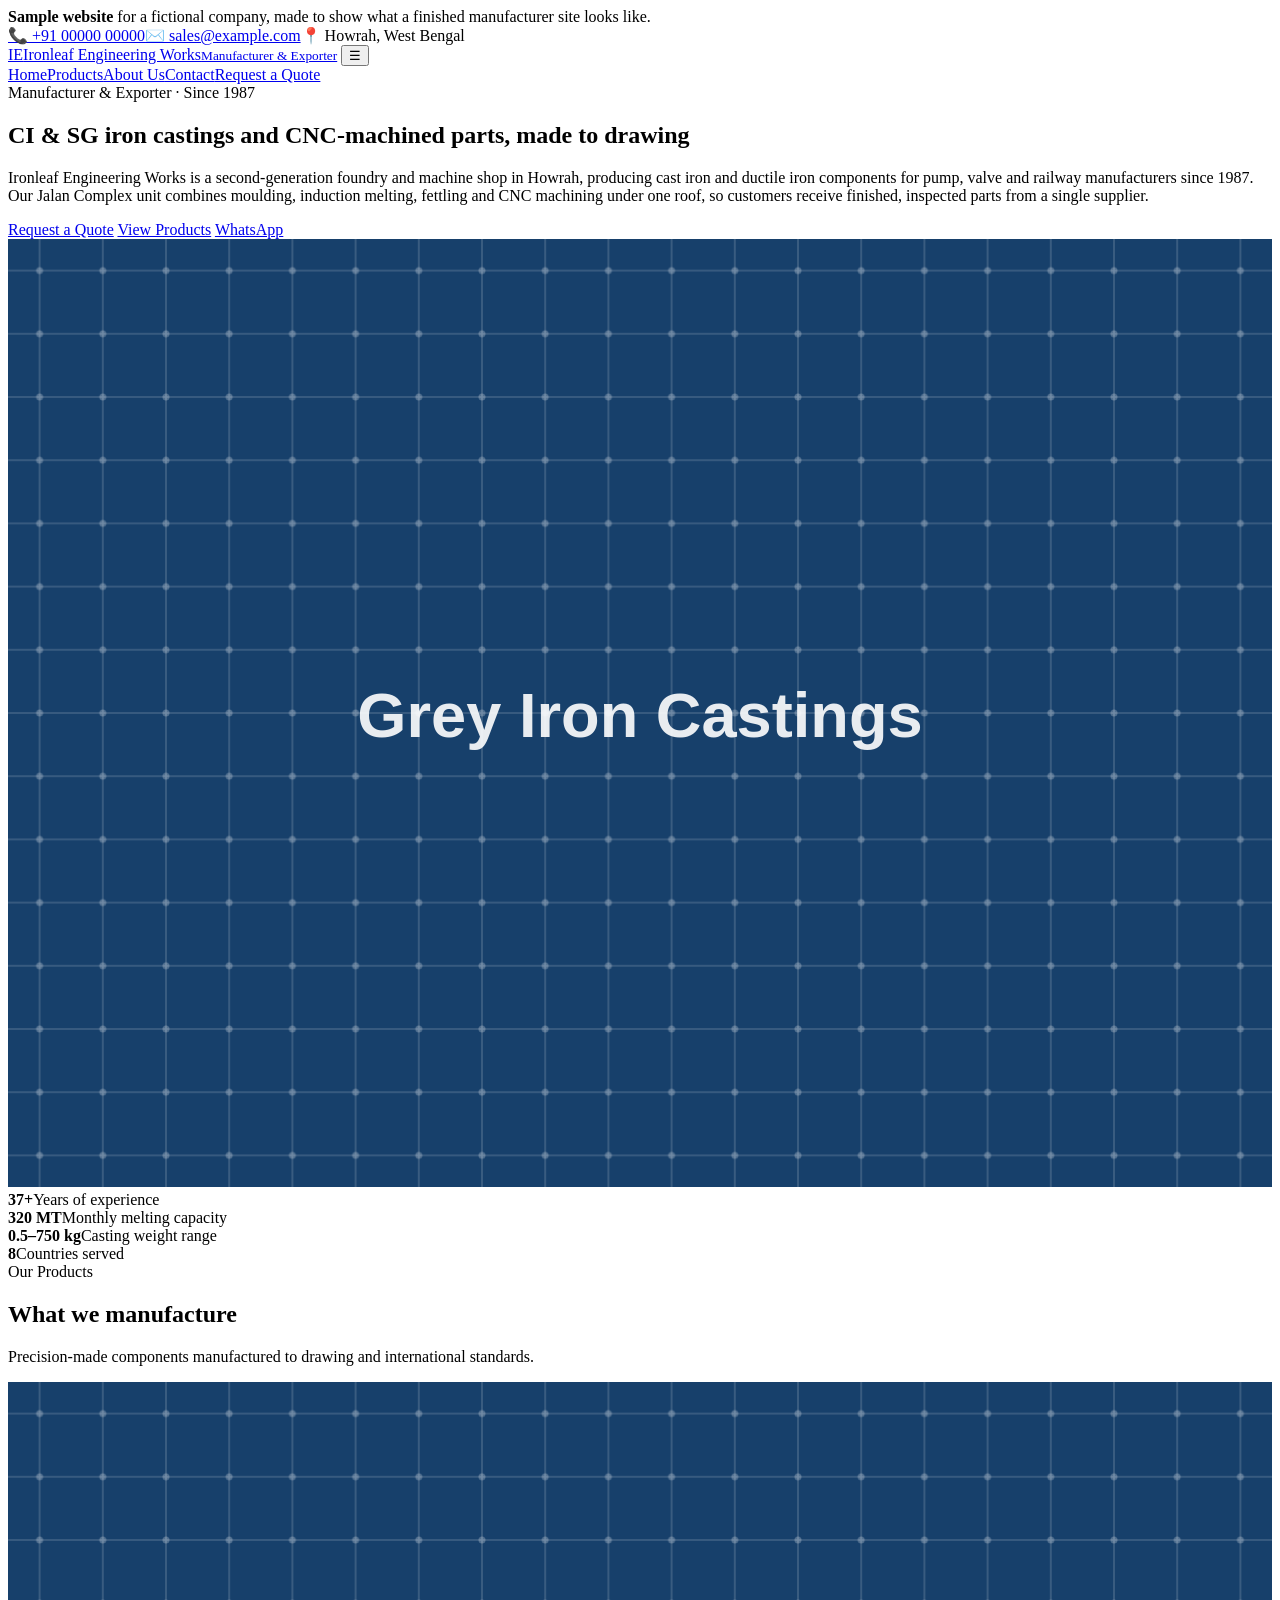
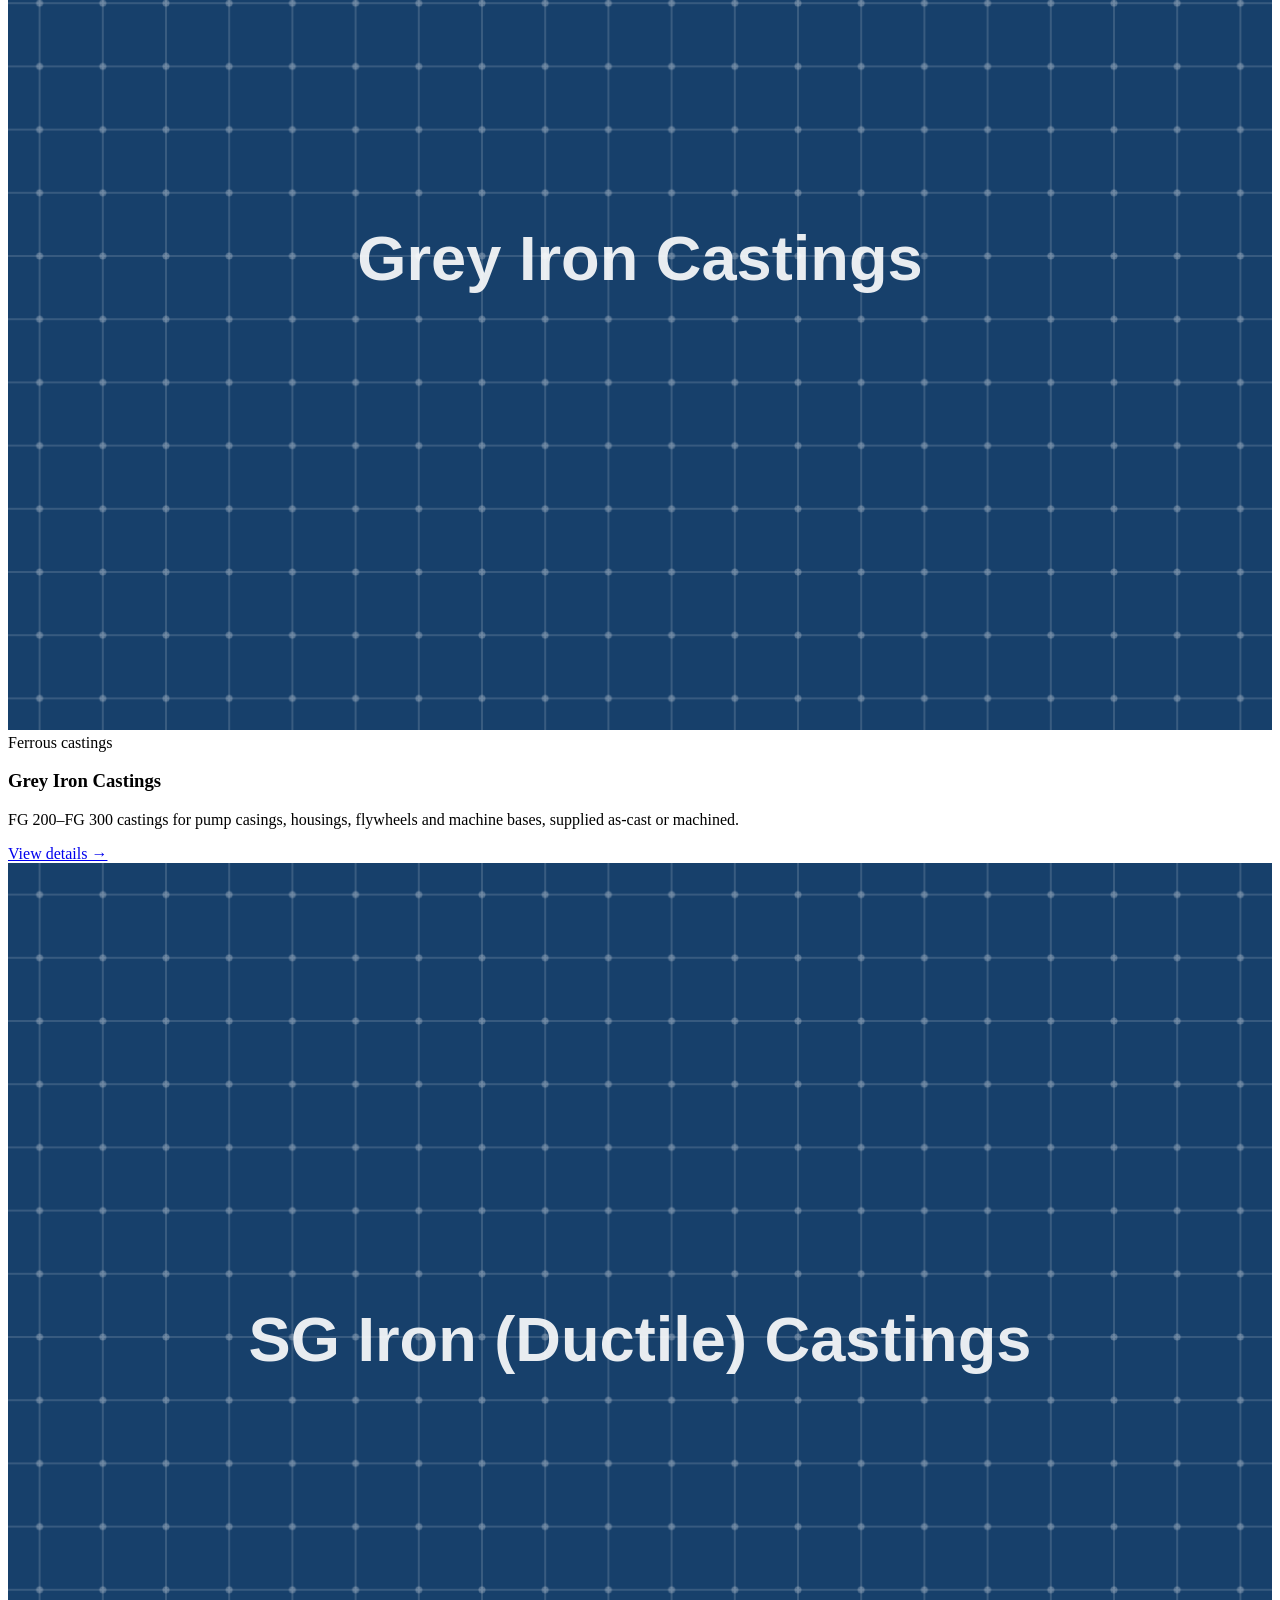
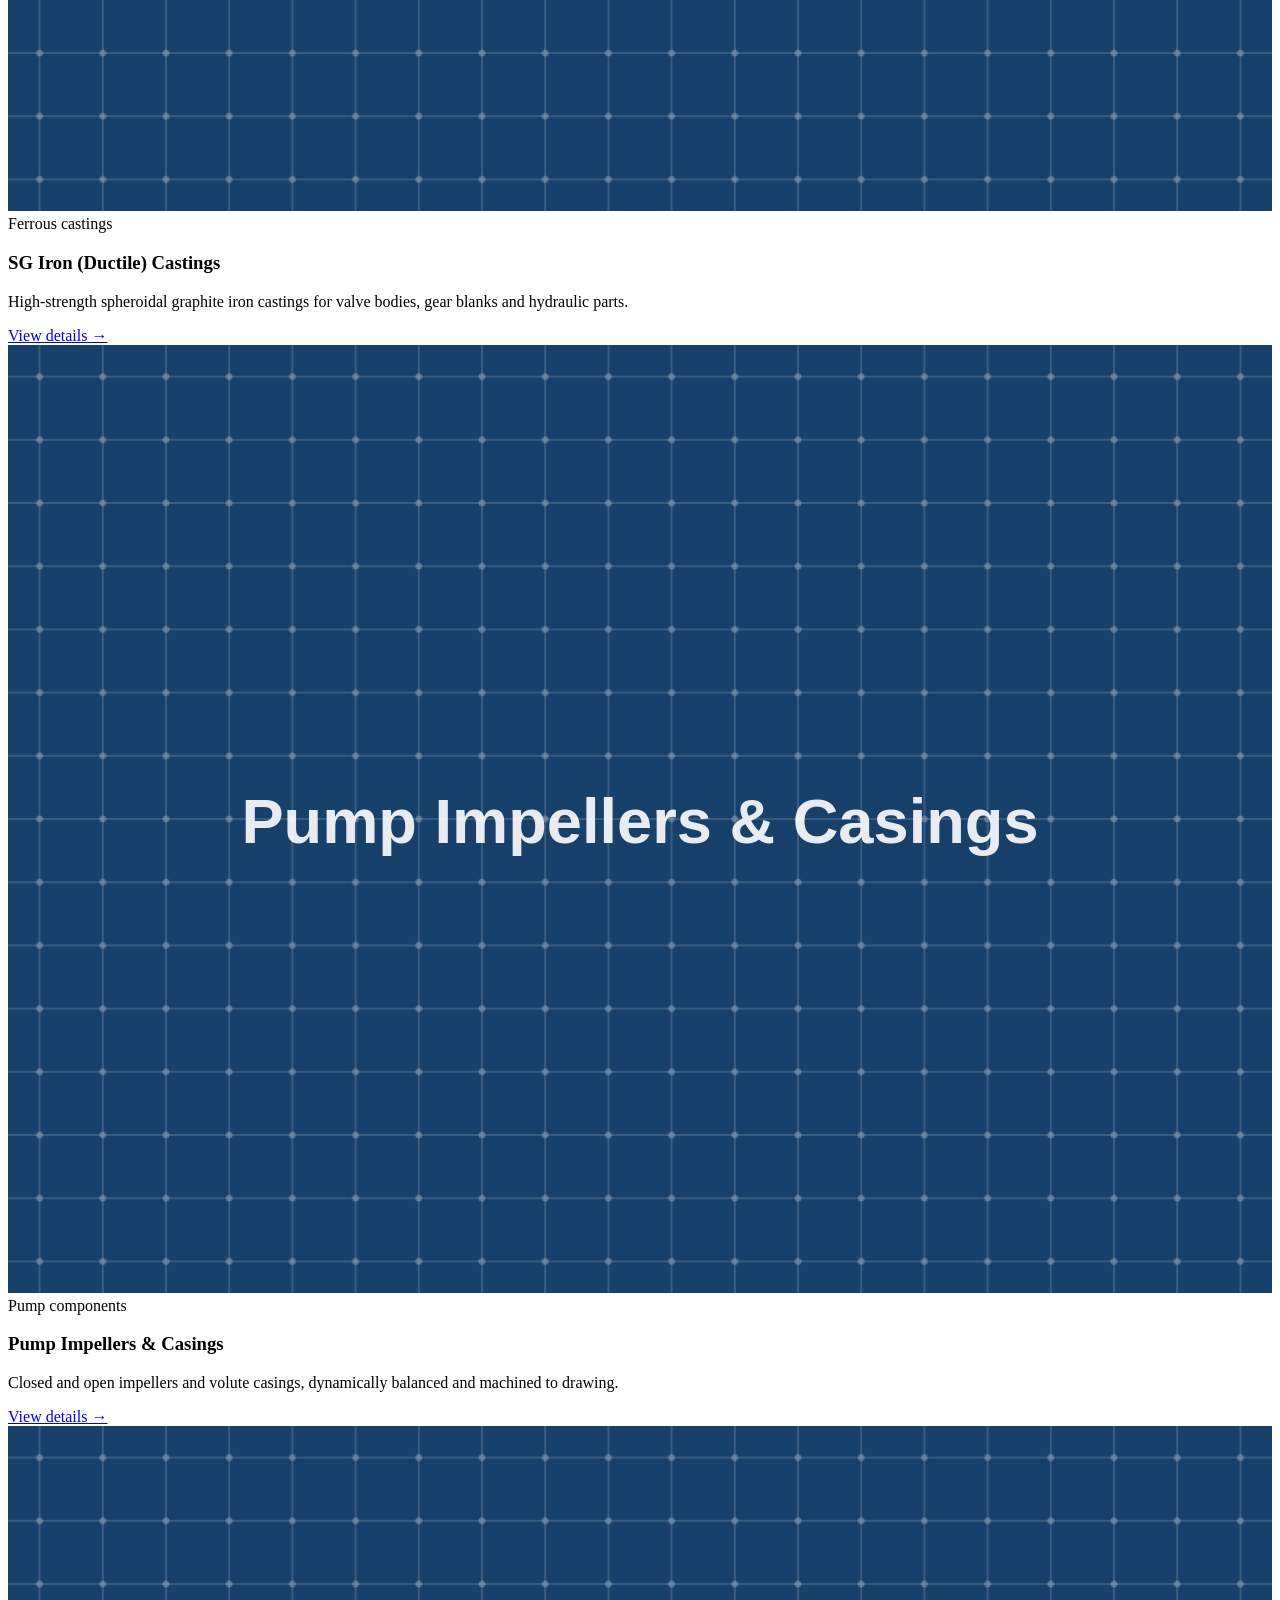
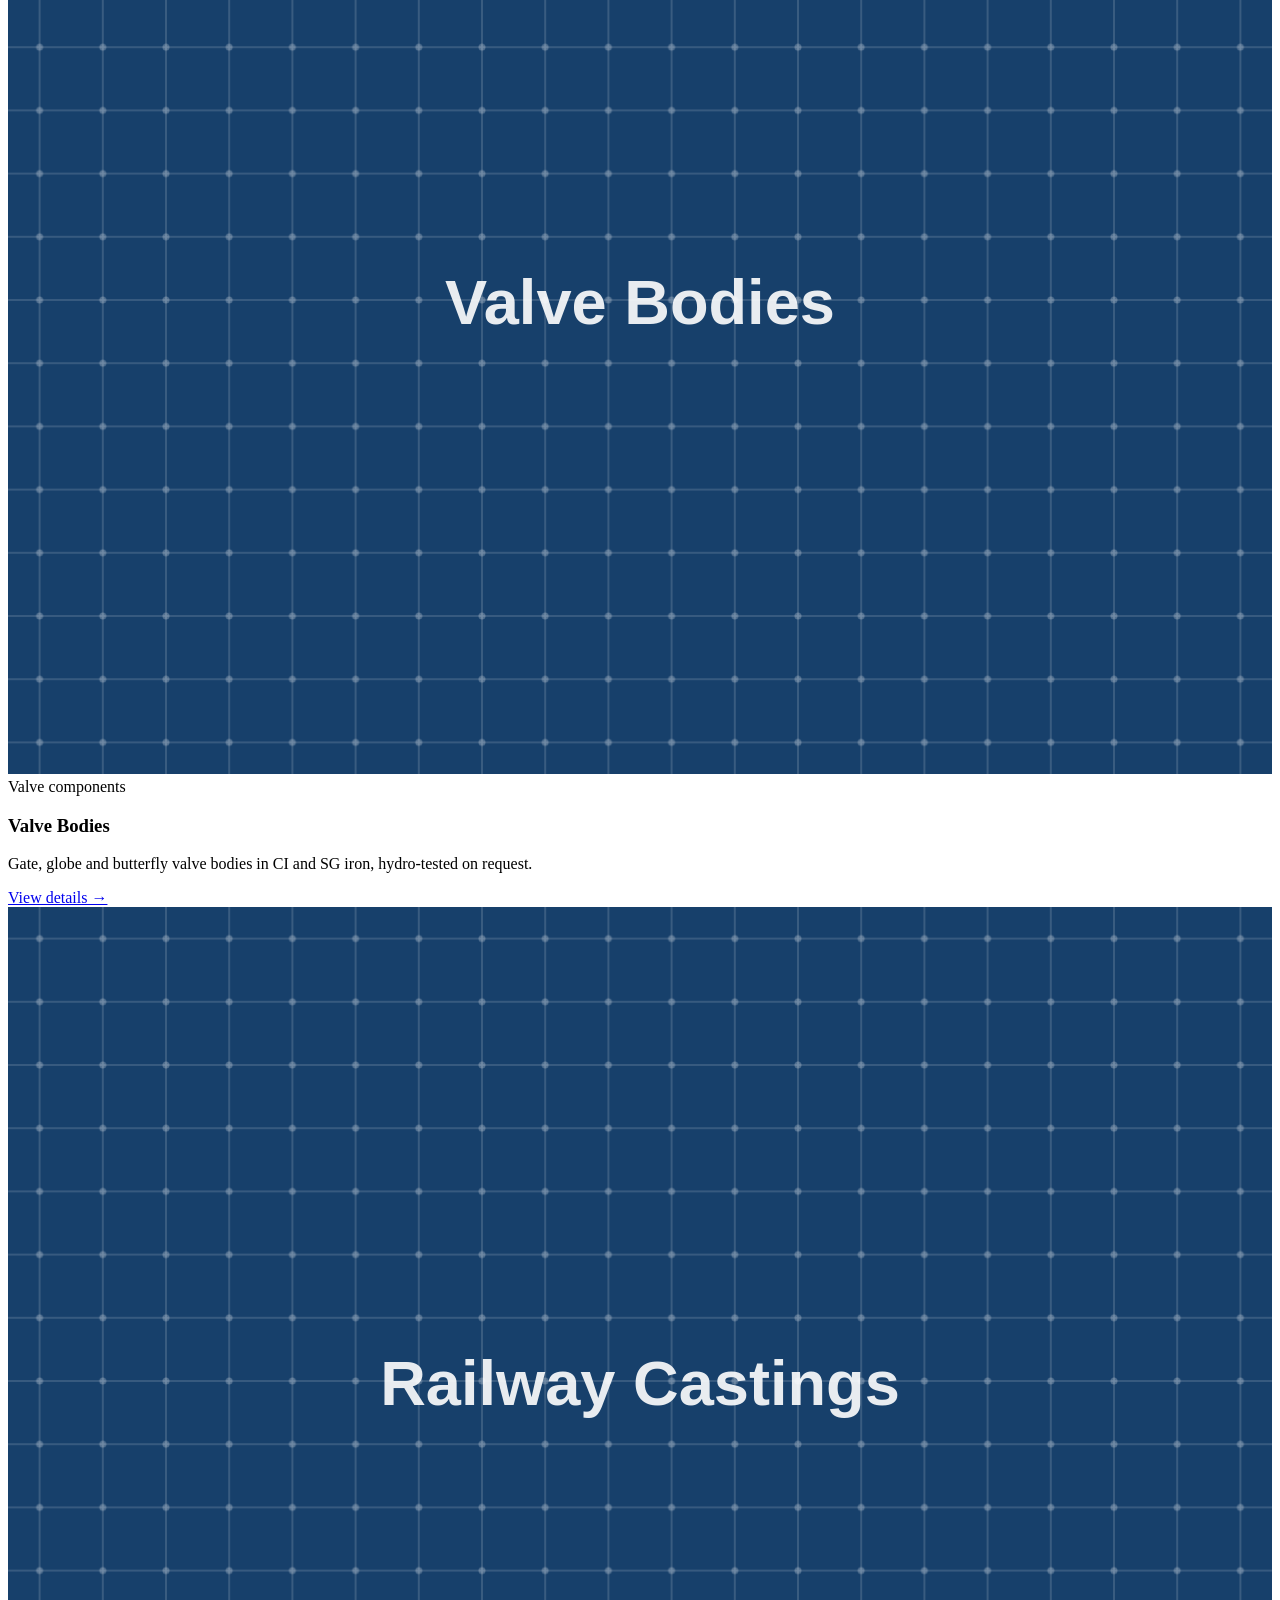
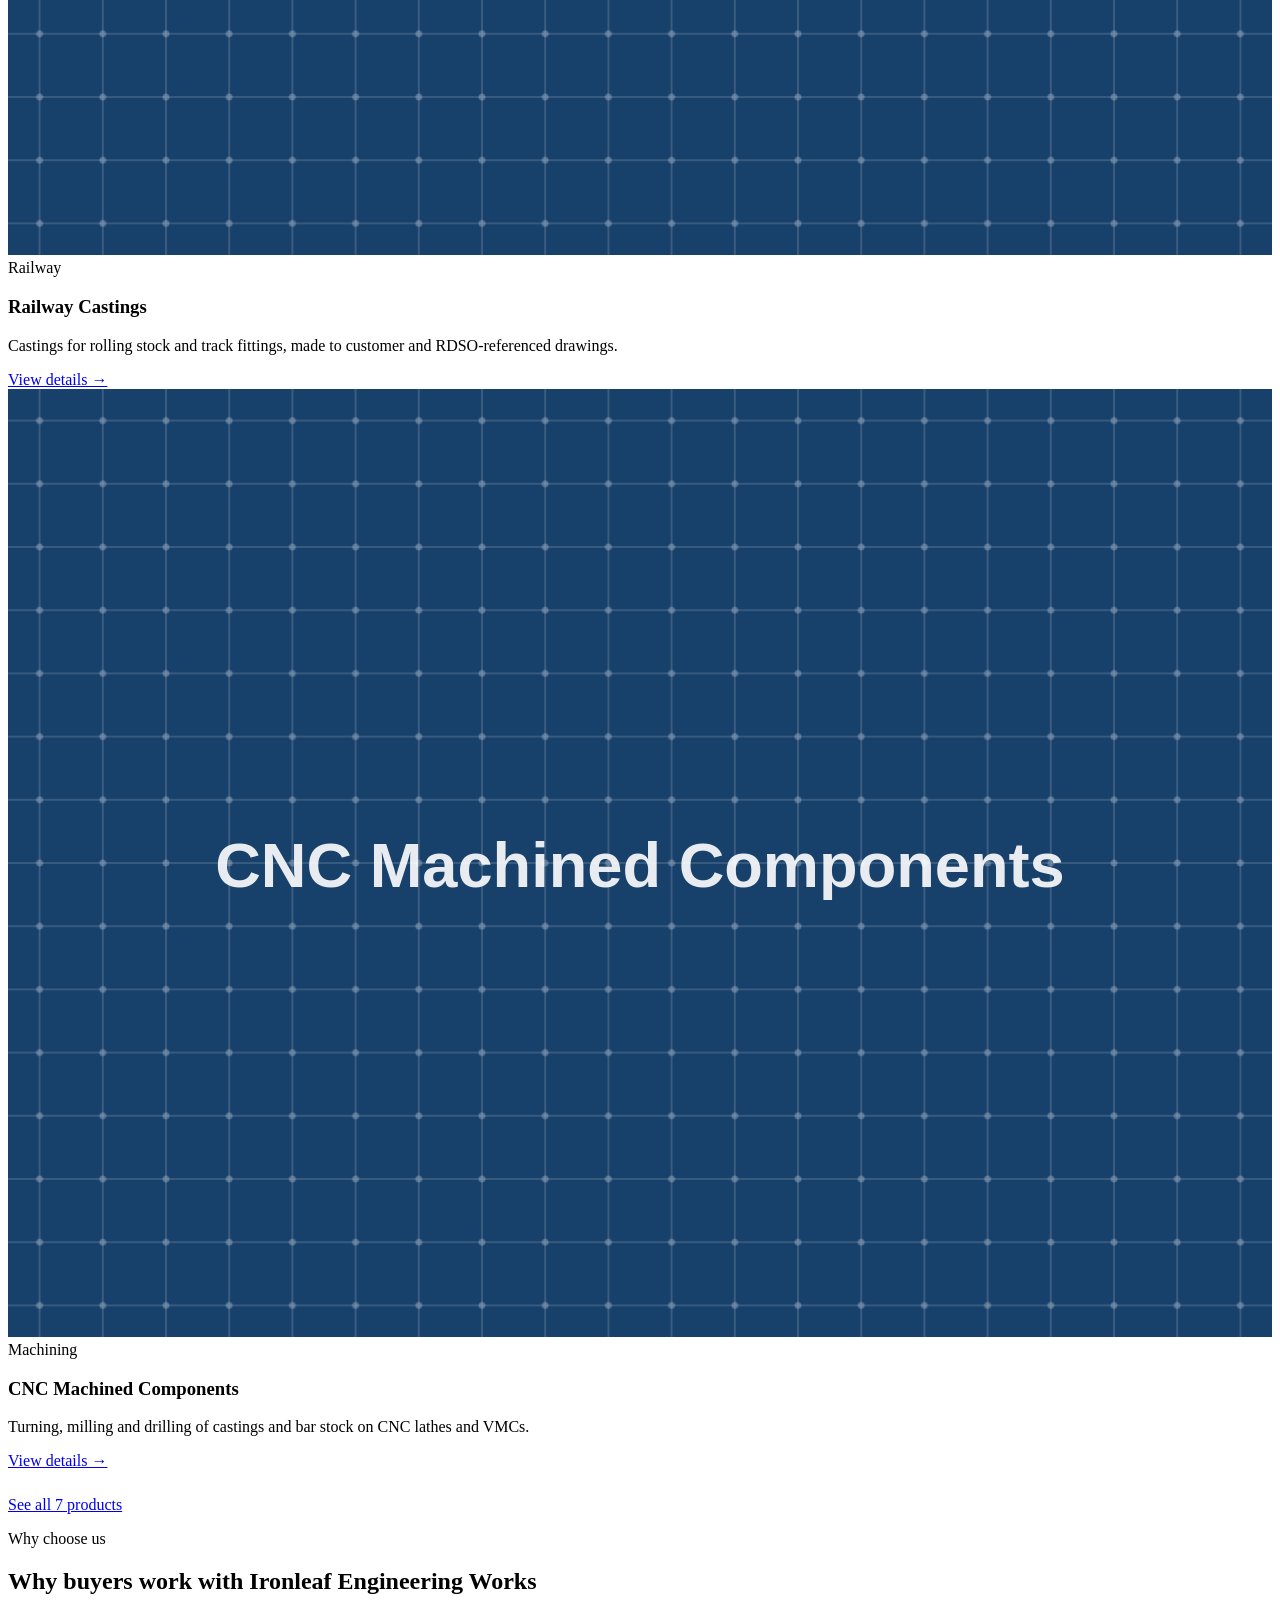
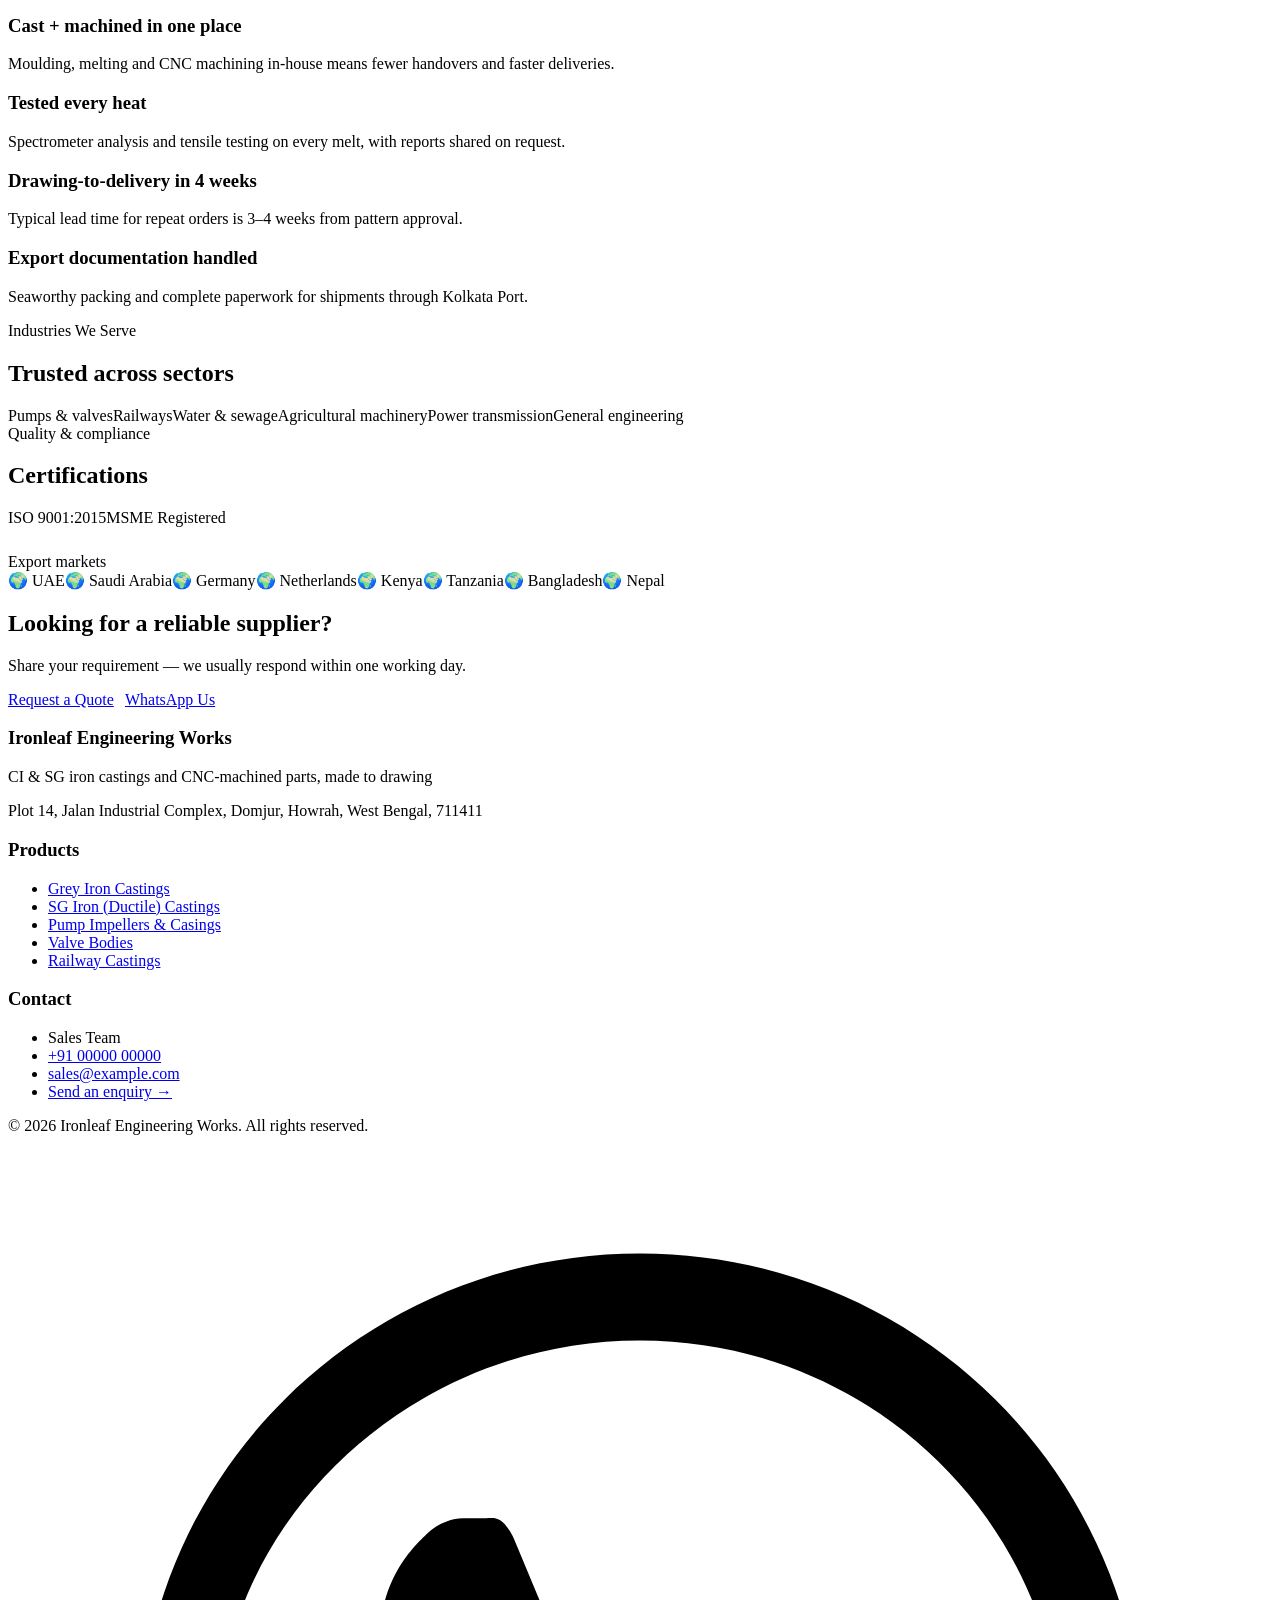
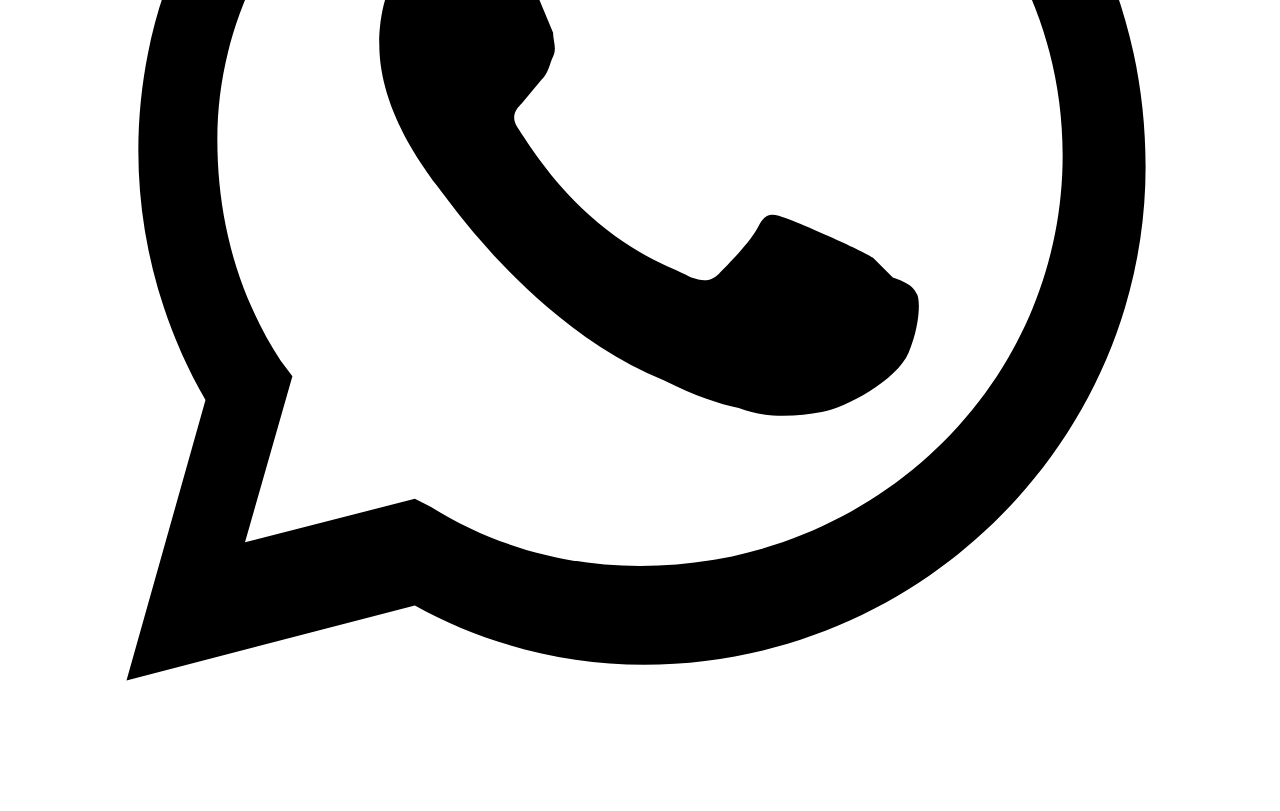
==== index.html @ ec72a510 "Add files via upload" ====
<!doctype html>
<html lang="en">
<head>
<meta charset="utf-8">
<meta name="viewport" content="width=device-width, initial-scale=1">
<title>Ironleaf Engineering Works — CI &amp; SG iron castings and CNC-machined parts, made to drawing</title>
<meta name="description" content="Ironleaf Engineering Works, Howrah, West Bengal — Manufacturer &amp; Exporter. Grey Iron Castings, SG Iron (Ductile) Castings, Pump Impellers &amp; Casings, Valve Bodies.">
<meta name="robots" content="noindex,nofollow">
<meta property="og:title" content="Ironleaf Engineering Works — CI &amp; SG iron castings and CNC-machined parts, made to drawing">
<meta property="og:description" content="Ironleaf Engineering Works, Howrah, West Bengal — Manufacturer &amp; Exporter. Grey Iron Castings, SG Iron (Ductile) Castings, Pump Impellers &amp; Casings, Valve Bodies.">


<link rel="stylesheet" href="assets/site.css">

</head>
<body>

<div class="demo-banner"><b>Sample website</b> for a fictional company, made to show what a finished manufacturer site looks like.</div>
<div class="topbar"><div class="wrap"><a href="tel:+910000000000">📞 +91 00000 00000</a><a href="mailto:sales@example.com">✉️ sales@example.com</a><span>📍 Howrah, West Bengal</span></div></div>
<header class="site"><div class="wrap">
  <a class="logo" href="index.html"><span class="mark">IE</span><span>Ironleaf Engineering Works<small>Manufacturer &amp; Exporter</small></span></a>
  <button class="menu-toggle" aria-label="Open menu" onclick="document.querySelector('nav.main').classList.toggle('open')">☰</button>
  <nav class="main"><a href="index.html" class="active" aria-current="page">Home</a><a href="products.html">Products</a><a href="about.html">About Us</a><a href="contact.html">Contact</a><a class="btn btn-primary" href="contact.html">Request a Quote</a></nav>
</div></header>
<main>

<section class="hero"><div class="wrap">
  <div>
    <span class="kicker">Manufacturer &amp; Exporter · Since 1987</span>
    <h1>CI &amp; SG iron castings and CNC-machined parts, made to drawing</h1>
    <p class="lead">Ironleaf Engineering Works is a second-generation foundry and machine shop in Howrah, producing cast iron and ductile iron components for pump, valve and railway manufacturers since 1987. Our Jalan Complex unit combines moulding, induction melting, fettling and CNC machining under one roof, so customers receive finished, inspected parts from a single supplier.</p>
    <div class="actions">
      <a class="btn btn-primary" href="contact.html">Request a Quote</a>
      <a class="btn btn-ghost" href="products.html">View Products</a>
      <a class="btn btn-wa" href="https://wa.me/910000000000" target="_blank" rel="noopener">WhatsApp</a>
    </div>
  </div>
  <div class="visual"><img src="data:image/svg+xml;charset=utf-8,%3Csvg%20xmlns%3D%22http%3A%2F%2Fwww.w3.org%2F2000%2Fsvg%22%20viewBox%3D%220%200%20800%20600%22%3E%3Cdefs%3E%3Cpattern%20id%3D%22p%22%20width%3D%2240%22%20height%3D%2240%22%20patternUnits%3D%22userSpaceOnUse%22%3E%3Crect%20width%3D%2240%22%20height%3D%2240%22%20fill%3D%22%2317406b%22%2F%3E%3Cpath%20d%3D%22M0%2020h40M20%200v40%22%20stroke%3D%22%23ffffff%22%20stroke-opacity%3D%22.18%22%20stroke-width%3D%221%22%2F%3E%3Ccircle%20cx%3D%2220%22%20cy%3D%2220%22%20r%3D%222.2%22%20fill%3D%22%23ffffff%22%20fill-opacity%3D%22.25%22%2F%3E%3C%2Fpattern%3E%3C%2Fdefs%3E%3Crect%20width%3D%22800%22%20height%3D%22600%22%20fill%3D%22url(%23p)%22%2F%3E%3Ctext%20x%3D%22400%22%20y%3D%22315%22%20text-anchor%3D%22middle%22%20font-family%3D%22Helvetica%2C%20Arial%2C%20sans-serif%22%20font-size%3D%2240%22%20font-weight%3D%22700%22%20fill%3D%22%23ffffff%22%20fill-opacity%3D%22.9%22%3EGrey%20Iron%20Castings%3C%2Ftext%3E%3C%2Fsvg%3E" alt="Ironleaf Engineering Works"></div>
</div></section>
<div class="facts"><div class="wrap"><div class="fact"><b>37+</b><span>Years of experience</span></div><div class="fact"><b>320 MT</b><span>Monthly melting capacity</span></div><div class="fact"><b>0.5–750 kg</b><span>Casting weight range</span></div><div class="fact"><b>8</b><span>Countries served</span></div></div></div>

<section><div class="wrap">
  <div class="section-head"><div class="eyebrow">Our Products</div><h2>What we manufacture</h2><p>Precision-made components manufactured to drawing and international standards.</p></div>
  <div class="grid products">
<article class="card">
  <img src="data:image/svg+xml;charset=utf-8,%3Csvg%20xmlns%3D%22http%3A%2F%2Fwww.w3.org%2F2000%2Fsvg%22%20viewBox%3D%220%200%20800%20600%22%3E%3Cdefs%3E%3Cpattern%20id%3D%22p%22%20width%3D%2240%22%20height%3D%2240%22%20patternUnits%3D%22userSpaceOnUse%22%3E%3Crect%20width%3D%2240%22%20height%3D%2240%22%20fill%3D%22%2317406b%22%2F%3E%3Cpath%20d%3D%22M0%2020h40M20%200v40%22%20stroke%3D%22%23ffffff%22%20stroke-opacity%3D%22.18%22%20stroke-width%3D%221%22%2F%3E%3Ccircle%20cx%3D%2220%22%20cy%3D%2220%22%20r%3D%222.2%22%20fill%3D%22%23ffffff%22%20fill-opacity%3D%22.25%22%2F%3E%3C%2Fpattern%3E%3C%2Fdefs%3E%3Crect%20width%3D%22800%22%20height%3D%22600%22%20fill%3D%22url(%23p)%22%2F%3E%3Ctext%20x%3D%22400%22%20y%3D%22315%22%20text-anchor%3D%22middle%22%20font-family%3D%22Helvetica%2C%20Arial%2C%20sans-serif%22%20font-size%3D%2240%22%20font-weight%3D%22700%22%20fill%3D%22%23ffffff%22%20fill-opacity%3D%22.9%22%3EGrey%20Iron%20Castings%3C%2Ftext%3E%3C%2Fsvg%3E" alt="Grey Iron Castings" loading="lazy">
  <div class="body">
    <span class="cat">Ferrous castings</span>
    <h3>Grey Iron Castings</h3>
    <p>FG 200–FG 300 castings for pump casings, housings, flywheels and machine bases, supplied as-cast or machined.</p>
    <a class="more" href="products.html#p1">View details →</a>
  </div>
</article>
<article class="card">
  <img src="data:image/svg+xml;charset=utf-8,%3Csvg%20xmlns%3D%22http%3A%2F%2Fwww.w3.org%2F2000%2Fsvg%22%20viewBox%3D%220%200%20800%20600%22%3E%3Cdefs%3E%3Cpattern%20id%3D%22p%22%20width%3D%2240%22%20height%3D%2240%22%20patternUnits%3D%22userSpaceOnUse%22%3E%3Crect%20width%3D%2240%22%20height%3D%2240%22%20fill%3D%22%2317406b%22%2F%3E%3Cpath%20d%3D%22M0%2020h40M20%200v40%22%20stroke%3D%22%23ffffff%22%20stroke-opacity%3D%22.18%22%20stroke-width%3D%221%22%2F%3E%3Ccircle%20cx%3D%2220%22%20cy%3D%2220%22%20r%3D%222.2%22%20fill%3D%22%23ffffff%22%20fill-opacity%3D%22.25%22%2F%3E%3C%2Fpattern%3E%3C%2Fdefs%3E%3Crect%20width%3D%22800%22%20height%3D%22600%22%20fill%3D%22url(%23p)%22%2F%3E%3Ctext%20x%3D%22400%22%20y%3D%22315%22%20text-anchor%3D%22middle%22%20font-family%3D%22Helvetica%2C%20Arial%2C%20sans-serif%22%20font-size%3D%2240%22%20font-weight%3D%22700%22%20fill%3D%22%23ffffff%22%20fill-opacity%3D%22.9%22%3ESG%20Iron%20(Ductile)%20Castings%3C%2Ftext%3E%3C%2Fsvg%3E" alt="SG Iron (Ductile) Castings" loading="lazy">
  <div class="body">
    <span class="cat">Ferrous castings</span>
    <h3>SG Iron (Ductile) Castings</h3>
    <p>High-strength spheroidal graphite iron castings for valve bodies, gear blanks and hydraulic parts.</p>
    <a class="more" href="products.html#p2">View details →</a>
  </div>
</article>
<article class="card">
  <img src="data:image/svg+xml;charset=utf-8,%3Csvg%20xmlns%3D%22http%3A%2F%2Fwww.w3.org%2F2000%2Fsvg%22%20viewBox%3D%220%200%20800%20600%22%3E%3Cdefs%3E%3Cpattern%20id%3D%22p%22%20width%3D%2240%22%20height%3D%2240%22%20patternUnits%3D%22userSpaceOnUse%22%3E%3Crect%20width%3D%2240%22%20height%3D%2240%22%20fill%3D%22%2317406b%22%2F%3E%3Cpath%20d%3D%22M0%2020h40M20%200v40%22%20stroke%3D%22%23ffffff%22%20stroke-opacity%3D%22.18%22%20stroke-width%3D%221%22%2F%3E%3Ccircle%20cx%3D%2220%22%20cy%3D%2220%22%20r%3D%222.2%22%20fill%3D%22%23ffffff%22%20fill-opacity%3D%22.25%22%2F%3E%3C%2Fpattern%3E%3C%2Fdefs%3E%3Crect%20width%3D%22800%22%20height%3D%22600%22%20fill%3D%22url(%23p)%22%2F%3E%3Ctext%20x%3D%22400%22%20y%3D%22315%22%20text-anchor%3D%22middle%22%20font-family%3D%22Helvetica%2C%20Arial%2C%20sans-serif%22%20font-size%3D%2240%22%20font-weight%3D%22700%22%20fill%3D%22%23ffffff%22%20fill-opacity%3D%22.9%22%3EPump%20Impellers%20%26amp%3B%20Casings%3C%2Ftext%3E%3C%2Fsvg%3E" alt="Pump Impellers &amp; Casings" loading="lazy">
  <div class="body">
    <span class="cat">Pump components</span>
    <h3>Pump Impellers &amp; Casings</h3>
    <p>Closed and open impellers and volute casings, dynamically balanced and machined to drawing.</p>
    <a class="more" href="products.html#p3">View details →</a>
  </div>
</article>
<article class="card">
  <img src="data:image/svg+xml;charset=utf-8,%3Csvg%20xmlns%3D%22http%3A%2F%2Fwww.w3.org%2F2000%2Fsvg%22%20viewBox%3D%220%200%20800%20600%22%3E%3Cdefs%3E%3Cpattern%20id%3D%22p%22%20width%3D%2240%22%20height%3D%2240%22%20patternUnits%3D%22userSpaceOnUse%22%3E%3Crect%20width%3D%2240%22%20height%3D%2240%22%20fill%3D%22%2317406b%22%2F%3E%3Cpath%20d%3D%22M0%2020h40M20%200v40%22%20stroke%3D%22%23ffffff%22%20stroke-opacity%3D%22.18%22%20stroke-width%3D%221%22%2F%3E%3Ccircle%20cx%3D%2220%22%20cy%3D%2220%22%20r%3D%222.2%22%20fill%3D%22%23ffffff%22%20fill-opacity%3D%22.25%22%2F%3E%3C%2Fpattern%3E%3C%2Fdefs%3E%3Crect%20width%3D%22800%22%20height%3D%22600%22%20fill%3D%22url(%23p)%22%2F%3E%3Ctext%20x%3D%22400%22%20y%3D%22315%22%20text-anchor%3D%22middle%22%20font-family%3D%22Helvetica%2C%20Arial%2C%20sans-serif%22%20font-size%3D%2240%22%20font-weight%3D%22700%22%20fill%3D%22%23ffffff%22%20fill-opacity%3D%22.9%22%3EValve%20Bodies%3C%2Ftext%3E%3C%2Fsvg%3E" alt="Valve Bodies" loading="lazy">
  <div class="body">
    <span class="cat">Valve components</span>
    <h3>Valve Bodies</h3>
    <p>Gate, globe and butterfly valve bodies in CI and SG iron, hydro-tested on request.</p>
    <a class="more" href="products.html#p4">View details →</a>
  </div>
</article>
<article class="card">
  <img src="data:image/svg+xml;charset=utf-8,%3Csvg%20xmlns%3D%22http%3A%2F%2Fwww.w3.org%2F2000%2Fsvg%22%20viewBox%3D%220%200%20800%20600%22%3E%3Cdefs%3E%3Cpattern%20id%3D%22p%22%20width%3D%2240%22%20height%3D%2240%22%20patternUnits%3D%22userSpaceOnUse%22%3E%3Crect%20width%3D%2240%22%20height%3D%2240%22%20fill%3D%22%2317406b%22%2F%3E%3Cpath%20d%3D%22M0%2020h40M20%200v40%22%20stroke%3D%22%23ffffff%22%20stroke-opacity%3D%22.18%22%20stroke-width%3D%221%22%2F%3E%3Ccircle%20cx%3D%2220%22%20cy%3D%2220%22%20r%3D%222.2%22%20fill%3D%22%23ffffff%22%20fill-opacity%3D%22.25%22%2F%3E%3C%2Fpattern%3E%3C%2Fdefs%3E%3Crect%20width%3D%22800%22%20height%3D%22600%22%20fill%3D%22url(%23p)%22%2F%3E%3Ctext%20x%3D%22400%22%20y%3D%22315%22%20text-anchor%3D%22middle%22%20font-family%3D%22Helvetica%2C%20Arial%2C%20sans-serif%22%20font-size%3D%2240%22%20font-weight%3D%22700%22%20fill%3D%22%23ffffff%22%20fill-opacity%3D%22.9%22%3ERailway%20Castings%3C%2Ftext%3E%3C%2Fsvg%3E" alt="Railway Castings" loading="lazy">
  <div class="body">
    <span class="cat">Railway</span>
    <h3>Railway Castings</h3>
    <p>Castings for rolling stock and track fittings, made to customer and RDSO-referenced drawings.</p>
    <a class="more" href="products.html#p5">View details →</a>
  </div>
</article>
<article class="card">
  <img src="data:image/svg+xml;charset=utf-8,%3Csvg%20xmlns%3D%22http%3A%2F%2Fwww.w3.org%2F2000%2Fsvg%22%20viewBox%3D%220%200%20800%20600%22%3E%3Cdefs%3E%3Cpattern%20id%3D%22p%22%20width%3D%2240%22%20height%3D%2240%22%20patternUnits%3D%22userSpaceOnUse%22%3E%3Crect%20width%3D%2240%22%20height%3D%2240%22%20fill%3D%22%2317406b%22%2F%3E%3Cpath%20d%3D%22M0%2020h40M20%200v40%22%20stroke%3D%22%23ffffff%22%20stroke-opacity%3D%22.18%22%20stroke-width%3D%221%22%2F%3E%3Ccircle%20cx%3D%2220%22%20cy%3D%2220%22%20r%3D%222.2%22%20fill%3D%22%23ffffff%22%20fill-opacity%3D%22.25%22%2F%3E%3C%2Fpattern%3E%3C%2Fdefs%3E%3Crect%20width%3D%22800%22%20height%3D%22600%22%20fill%3D%22url(%23p)%22%2F%3E%3Ctext%20x%3D%22400%22%20y%3D%22315%22%20text-anchor%3D%22middle%22%20font-family%3D%22Helvetica%2C%20Arial%2C%20sans-serif%22%20font-size%3D%2240%22%20font-weight%3D%22700%22%20fill%3D%22%23ffffff%22%20fill-opacity%3D%22.9%22%3ECNC%20Machined%20Components%3C%2Ftext%3E%3C%2Fsvg%3E" alt="CNC Machined Components" loading="lazy">
  <div class="body">
    <span class="cat">Machining</span>
    <h3>CNC Machined Components</h3>
    <p>Turning, milling and drilling of castings and bar stock on CNC lathes and VMCs.</p>
    <a class="more" href="products.html#p6">View details →</a>
  </div>
</article></div>
  <p style="margin-top:1.6rem"><a class="btn btn-outline" href="products.html">See all 7 products</a></p>
</div></section>

<section class="alt"><div class="wrap">
  <div class="section-head"><div class="eyebrow">Why choose us</div><h2>Why buyers work with Ironleaf Engineering Works</h2></div>
  <div class="grid why"><div class="item"><h3>Cast + machined in one place</h3><p>Moulding, melting and CNC machining in-house means fewer handovers and faster deliveries.</p></div><div class="item"><h3>Tested every heat</h3><p>Spectrometer analysis and tensile testing on every melt, with reports shared on request.</p></div><div class="item"><h3>Drawing-to-delivery in 4 weeks</h3><p>Typical lead time for repeat orders is 3–4 weeks from pattern approval.</p></div><div class="item"><h3>Export documentation handled</h3><p>Seaworthy packing and complete paperwork for shipments through Kolkata Port.</p></div></div>
</div></section>

<section><div class="wrap two-col">
  <div><div class="eyebrow">Industries We Serve</div><h2>Trusted across sectors</h2><div class="chips"><span class="chip">Pumps &amp; valves</span><span class="chip">Railways</span><span class="chip">Water &amp; sewage</span><span class="chip">Agricultural machinery</span><span class="chip">Power transmission</span><span class="chip">General engineering</span></div></div>
  <div><div class="eyebrow">Quality & compliance</div><h2>Certifications</h2><div class="chips" style="margin-bottom:1.6rem"><span class="chip dark">ISO 9001:2015</span><span class="chip dark">MSME Registered</span></div>
         <div class="eyebrow">Export markets</div><div class="chips"><span class="chip">🌍 UAE</span><span class="chip">🌍 Saudi Arabia</span><span class="chip">🌍 Germany</span><span class="chip">🌍 Netherlands</span><span class="chip">🌍 Kenya</span><span class="chip">🌍 Tanzania</span><span class="chip">🌍 Bangladesh</span><span class="chip">🌍 Nepal</span></div></div>
</div></section>

<div class="cta-band"><div class="wrap">
  <div><h2>Looking for a reliable supplier?</h2><p>Share your requirement — we usually respond within one working day.</p></div>
  <div style="display:flex;gap:.7rem;flex-wrap:wrap">
    <a class="btn btn-primary" href="contact.html">Request a Quote</a>
    <a class="btn btn-ghost" href="https://wa.me/910000000000" target="_blank" rel="noopener">WhatsApp Us</a>
  </div>
</div></div>
</main>

<footer class="site"><div class="wrap">
  <div class="cols">
    <div>
      <h3>Ironleaf Engineering Works</h3>
      <p>CI &amp; SG iron castings and CNC-machined parts, made to drawing</p>
      <p>Plot 14, Jalan Industrial Complex, Domjur, Howrah, West Bengal, 711411</p>
    </div>
    <div><h3>Products</h3><ul><li><a href="products.html#p1">Grey Iron Castings</a></li><li><a href="products.html#p2">SG Iron (Ductile) Castings</a></li><li><a href="products.html#p3">Pump Impellers &amp; Casings</a></li><li><a href="products.html#p4">Valve Bodies</a></li><li><a href="products.html#p5">Railway Castings</a></li></ul></div>
    <div><h3>Contact</h3><ul>
      <li>Sales Team</li>
      <li><a href="tel:+910000000000">+91 00000 00000</a></li>
      <li><a href="mailto:sales@example.com">sales@example.com</a></li>
      <li><a href="contact.html">Send an enquiry →</a></li>
    </ul></div>
  </div>
  <div class="legal"><span>© 2026 Ironleaf Engineering Works. All rights reserved.</span><span></span></div>
</div></footer>
<a class="wa-float" href="https://wa.me/910000000000?text=Hello%20Ironleaf%20Engineering%20Works%2C%20I%20have%20an%20enquiry." target="_blank" rel="noopener" aria-label="Chat on WhatsApp"><svg viewBox="0 0 32 32" aria-hidden="true"><path d="M16 3C9 3 3.3 8.6 3.3 15.6c0 2.2.6 4.4 1.7 6.3L3 29l7.3-1.9c1.8 1 3.8 1.5 5.8 1.5 7 0 12.7-5.7 12.7-12.6C28.8 8.6 23 3 16 3zm0 23.1c-1.9 0-3.7-.5-5.3-1.5l-.4-.2-4.3 1.1 1.2-4.2-.3-.4c-1.1-1.7-1.6-3.6-1.6-5.6C5.3 9.9 10.1 5.2 16 5.2s10.7 4.7 10.7 10.5S21.9 26.1 16 26.1zm5.9-7.8c-.3-.2-1.9-.9-2.2-1s-.5-.2-.7.2-.8 1-1 1.2-.4.2-.7.1c-.3-.2-1.4-.5-2.6-1.6-1-.9-1.6-1.9-1.8-2.2s0-.5.1-.6l.5-.6c.2-.2.2-.4.3-.6.1-.2 0-.4 0-.6l-1-2.4c-.3-.6-.5-.5-.7-.5h-.6c-.2 0-.6.1-.9.4-.3.3-1.2 1.1-1.2 2.8s1.2 3.2 1.4 3.5c.2.2 2.4 3.6 5.8 5 .8.4 1.4.6 1.9.7.8.3 1.5.2 2.1.1.6-.1 1.9-.8 2.2-1.5.3-.7.3-1.4.2-1.5-.1-.2-.3-.3-.6-.4z"/></svg></a>
</body>
</html>
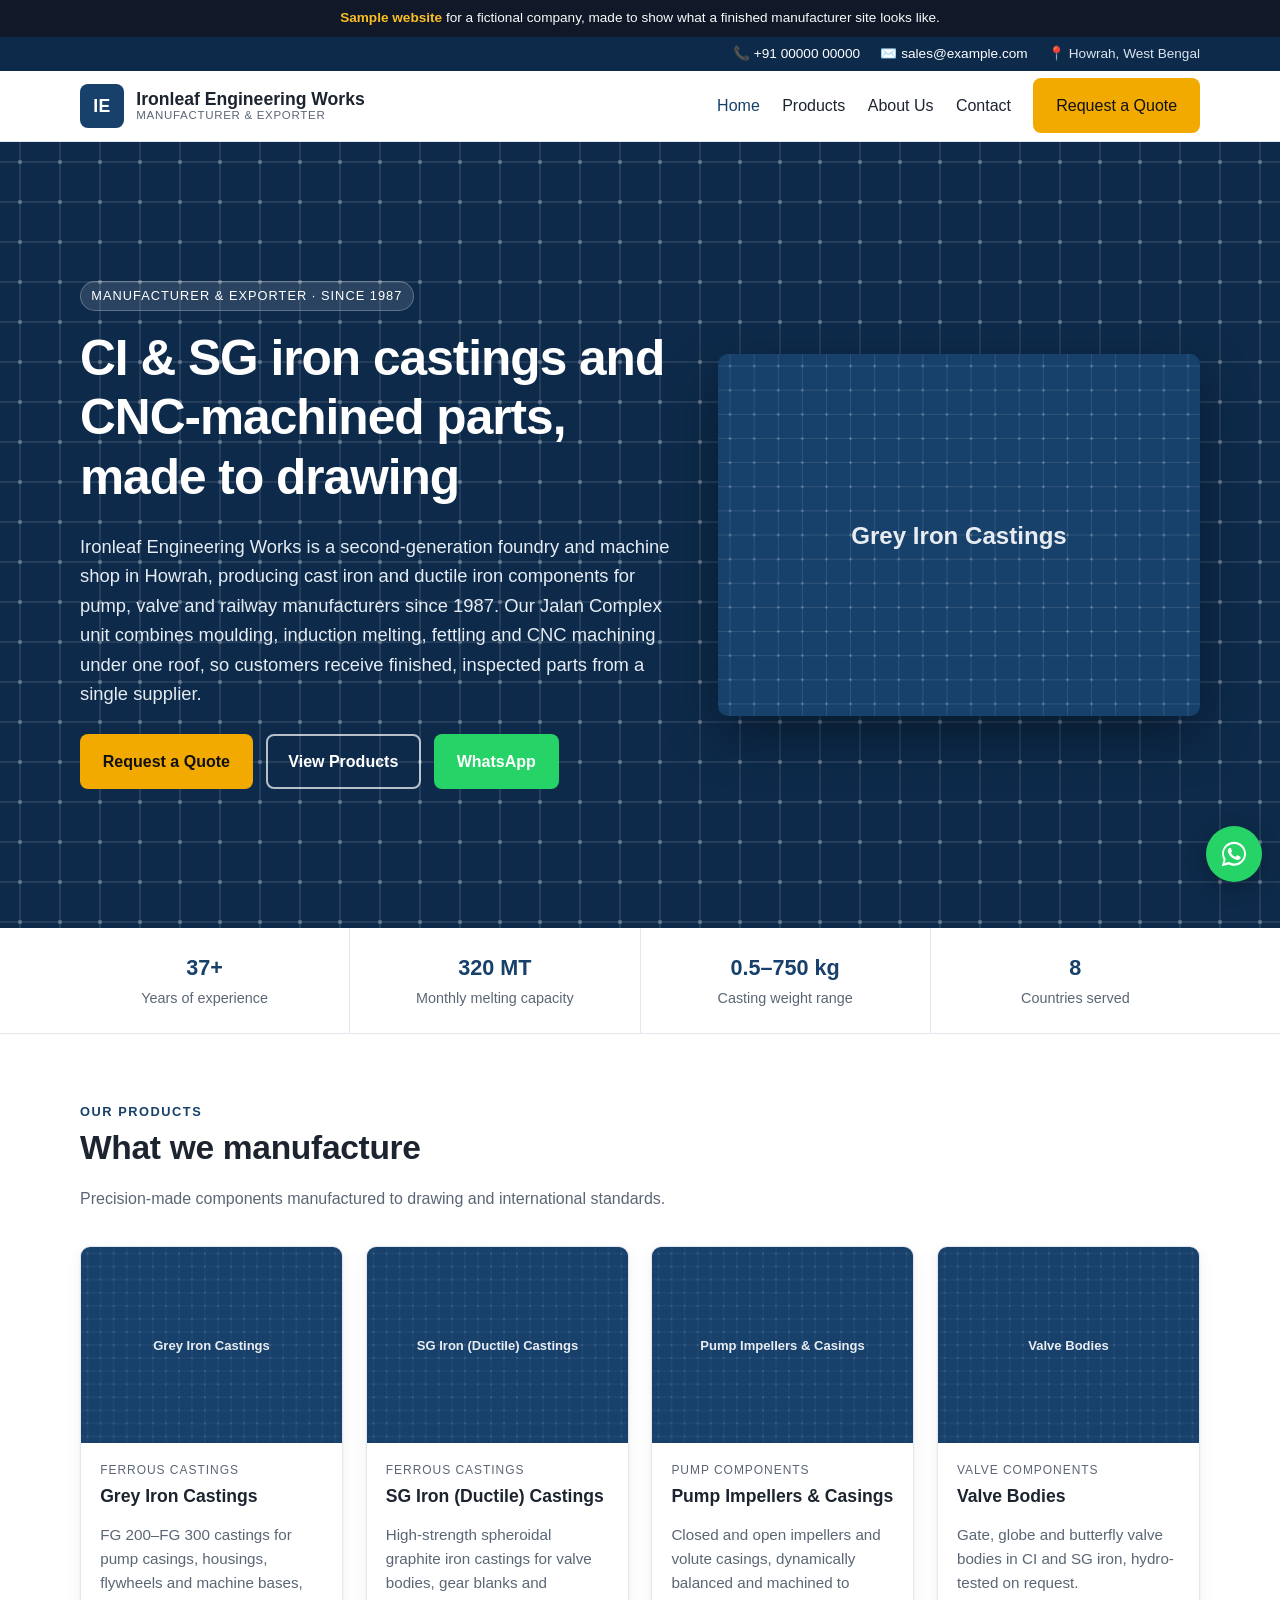
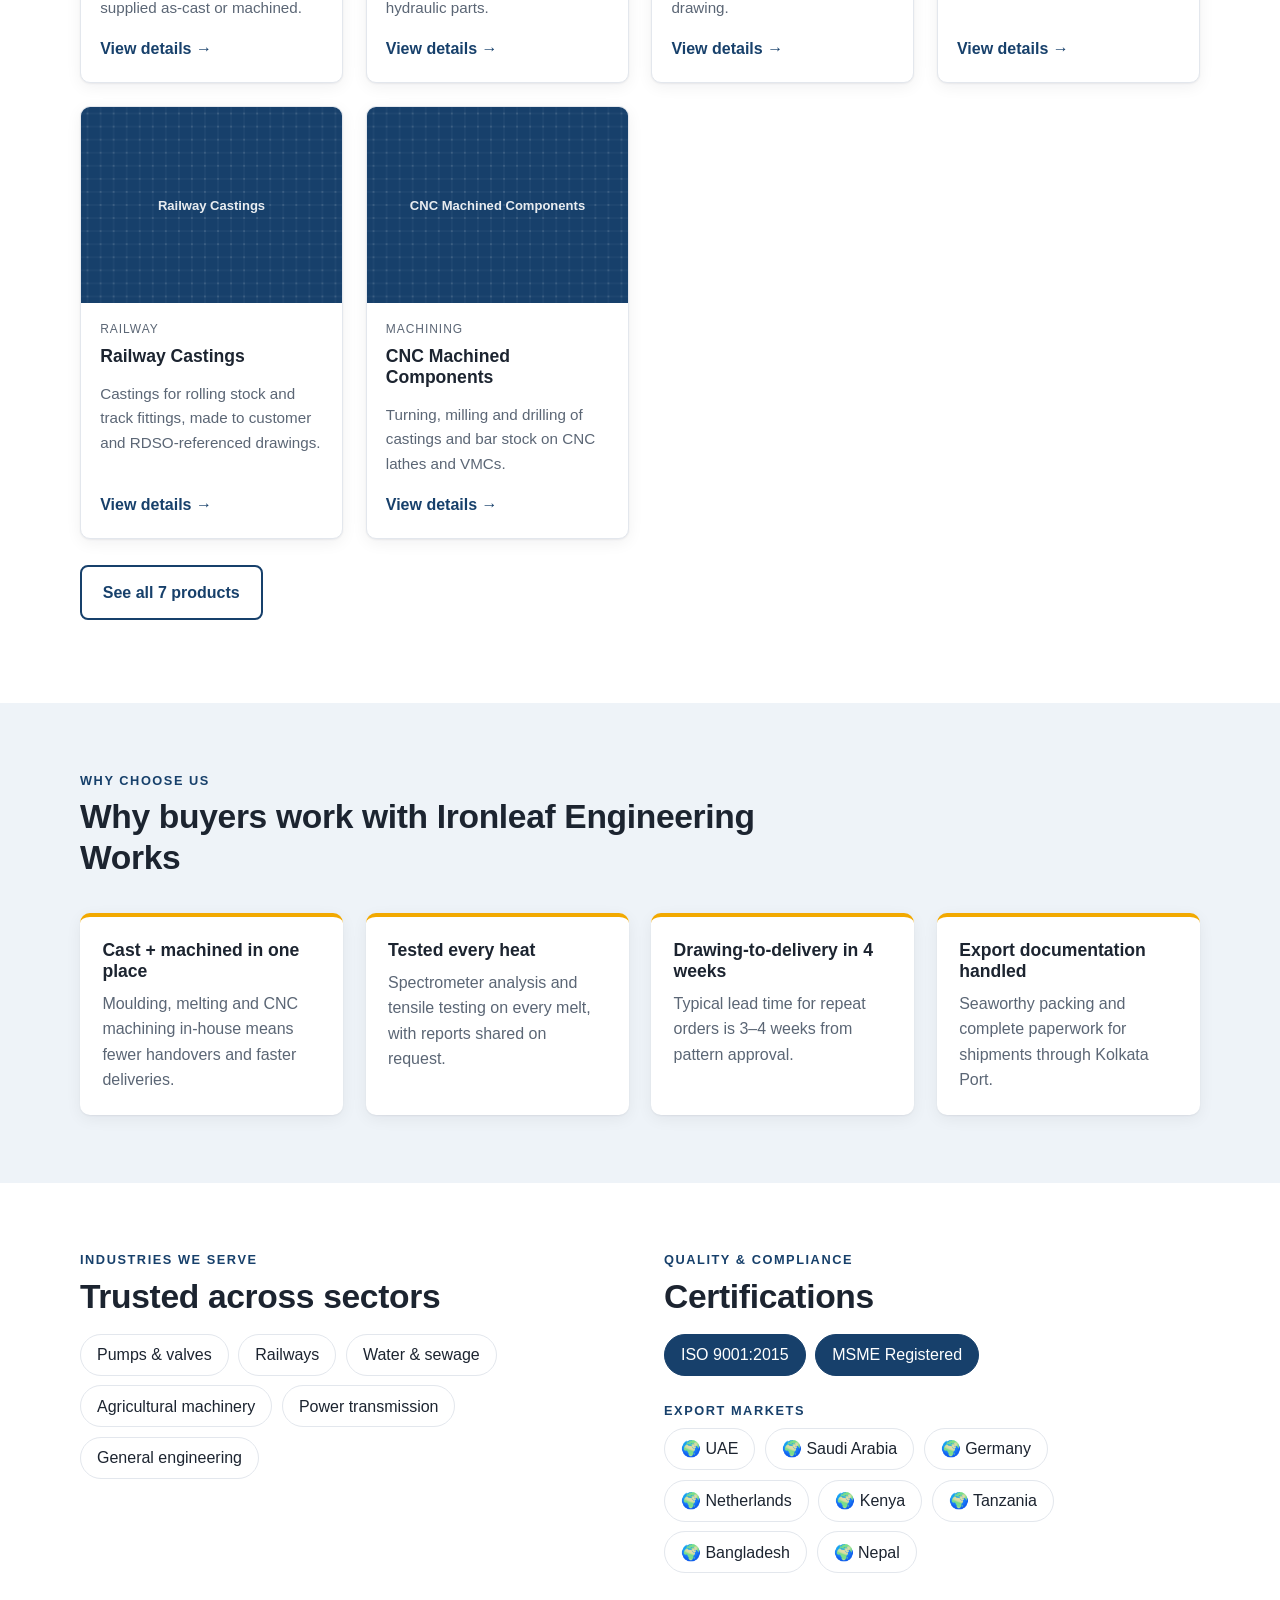
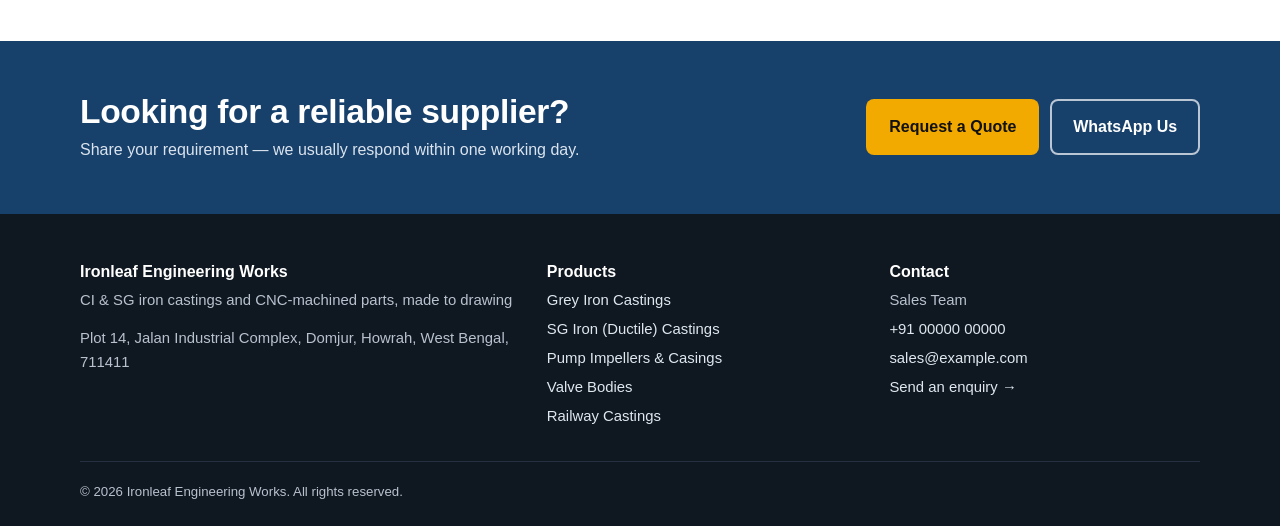
==== commit e19c0ea9: "Update index.html" ====
--- a/index.html
+++ b/index.html
@@ -10,7 +10,7 @@
 <meta property="og:description" content="Ironleaf Engineering Works, Howrah, West Bengal — Manufacturer &amp; Exporter. Grey Iron Castings, SG Iron (Ductile) Castings, Pump Impellers &amp; Casings, Valve Bodies.">
 
 
-<link rel="stylesheet" href="assets/site.css">
+<link rel="stylesheet" href="site.css">
 
 </head>
 <body>
@@ -138,4 +138,4 @@
 </div></footer>
 <a class="wa-float" href="https://wa.me/910000000000?text=Hello%20Ironleaf%20Engineering%20Works%2C%20I%20have%20an%20enquiry." target="_blank" rel="noopener" aria-label="Chat on WhatsApp"><svg viewBox="0 0 32 32" aria-hidden="true"><path d="M16 3C9 3 3.3 8.6 3.3 15.6c0 2.2.6 4.4 1.7 6.3L3 29l7.3-1.9c1.8 1 3.8 1.5 5.8 1.5 7 0 12.7-5.7 12.7-12.6C28.8 8.6 23 3 16 3zm0 23.1c-1.9 0-3.7-.5-5.3-1.5l-.4-.2-4.3 1.1 1.2-4.2-.3-.4c-1.1-1.7-1.6-3.6-1.6-5.6C5.3 9.9 10.1 5.2 16 5.2s10.7 4.7 10.7 10.5S21.9 26.1 16 26.1zm5.9-7.8c-.3-.2-1.9-.9-2.2-1s-.5-.2-.7.2-.8 1-1 1.2-.4.2-.7.1c-.3-.2-1.4-.5-2.6-1.6-1-.9-1.6-1.9-1.8-2.2s0-.5.1-.6l.5-.6c.2-.2.2-.4.3-.6.1-.2 0-.4 0-.6l-1-2.4c-.3-.6-.5-.5-.7-.5h-.6c-.2 0-.6.1-.9.4-.3.3-1.2 1.1-1.2 2.8s1.2 3.2 1.4 3.5c.2.2 2.4 3.6 5.8 5 .8.4 1.4.6 1.9.7.8.3 1.5.2 2.1.1.6-.1 1.9-.8 2.2-1.5.3-.7.3-1.4.2-1.5-.1-.2-.3-.3-.6-.4z"/></svg></a>
 </body>
-</html>+</html>
--- a/site.css
+++ b/site.css
@@ -0,0 +1,129 @@
+:root{--brand:#17406b;--brand-dark:#0d2a4a;--accent:#f2a900;--tint:#eef3f8;
+--ink:#1c2430;--muted:#5b6675;--line:#e3e7ed;--bg:#ffffff;--radius:10px;
+--shadow:0 1px 2px rgba(16,24,40,.06),0 4px 16px rgba(16,24,40,.06)}
+*{box-sizing:border-box}
+html{scroll-behavior:smooth}
+body{margin:0;font-family:-apple-system,BlinkMacSystemFont,"Segoe UI",Roboto,"Helvetica Neue",Arial,sans-serif;color:var(--ink);background:var(--bg);line-height:1.6;-webkit-font-smoothing:antialiased}
+img{max-width:100%;display:block}
+a{color:var(--brand)}
+h1,h2,h3{line-height:1.2;margin:0 0 .5em;color:var(--ink)}
+h1{font-size:clamp(2rem,4.5vw,3.1rem);letter-spacing:-.02em}
+h2{font-size:clamp(1.5rem,3vw,2.1rem);letter-spacing:-.01em}
+h3{font-size:1.1rem}
+p{margin:0 0 1em}
+.wrap{max-width:1160px;margin:0 auto;padding:0 20px}
+.btn{display:inline-flex;align-items:center;gap:.5em;padding:.8em 1.3em;border-radius:8px;font-weight:600;text-decoration:none;border:2px solid transparent;cursor:pointer;font-size:1rem;font-family:inherit}
+.btn-primary{background:var(--accent);color:#111}
+.btn-primary:hover{filter:brightness(.95)}
+.btn-ghost{border-color:rgba(255,255,255,.7);color:#fff}
+.btn-ghost:hover{background:rgba(255,255,255,.12)}
+.btn-outline{border-color:var(--brand);color:var(--brand);background:#fff}
+.btn-wa{background:#25d366;color:#fff}
+.demo-banner{background:#111827;color:#f9fafb;font-size:.85rem;text-align:center;padding:.55em 1em}
+.demo-banner b{color:#fbbf24}
+.topbar{background:var(--brand-dark);color:#dbe4ee;font-size:.85rem}
+.topbar .wrap{display:flex;gap:1.5em;justify-content:flex-end;padding-top:.45em;padding-bottom:.45em;flex-wrap:wrap}
+.topbar a{color:#fff;text-decoration:none}
+header.site{background:#fff;border-bottom:1px solid var(--line);position:sticky;top:0;z-index:20}
+header.site .wrap{display:flex;align-items:center;justify-content:space-between;gap:1rem;min-height:70px}
+.logo{display:flex;align-items:center;gap:.7em;text-decoration:none;color:var(--ink);font-weight:700;font-size:1.1rem;line-height:1.15}
+.logo img{height:44px;width:auto}
+.logo .mark{width:44px;height:44px;border-radius:8px;background:var(--brand);color:#fff;display:grid;place-items:center;font-weight:800;letter-spacing:.02em;flex:none}
+.logo small{display:block;font-weight:500;font-size:.72rem;color:var(--muted);letter-spacing:.06em;text-transform:uppercase}
+nav.main{display:flex;align-items:center;gap:1.4rem}
+nav.main a{text-decoration:none;color:var(--ink);font-weight:500}
+nav.main a.active,nav.main a:hover{color:var(--brand)}
+nav.main a.btn{color:#111}
+.menu-toggle{display:none;background:none;border:1px solid var(--line);border-radius:8px;padding:.45em .7em;font-size:1.1rem;cursor:pointer}
+.hero{position:relative;color:#fff;background:var(--brand-dark) url("data:image/svg+xml;charset=utf-8,%3Csvg%20xmlns%3D%22http%3A%2F%2Fwww.w3.org%2F2000%2Fsvg%22%20width%3D%2240%22%20height%3D%2240%22%3E%3Crect%20width%3D%2240%22%20height%3D%2240%22%20fill%3D%22%230d2a4a%22%2F%3E%3Cpath%20d%3D%22M0%2020h40M20%200v40%22%20stroke%3D%22%23ffffff%22%20stroke-opacity%3D%22.18%22%20stroke-width%3D%221%22%2F%3E%3Ccircle%20cx%3D%2220%22%20cy%3D%2220%22%20r%3D%222.2%22%20fill%3D%22%23ffffff%22%20fill-opacity%3D%22.25%22%2F%3E%3C%2Fsvg%3E");overflow:hidden}
+.hero .wrap{display:grid;grid-template-columns:1.1fr .9fr;gap:3rem;align-items:center;padding-top:4.5rem;padding-bottom:4.5rem}
+.hero h1{color:#fff}
+.hero .kicker{display:inline-block;background:rgba(255,255,255,.12);border:1px solid rgba(255,255,255,.25);padding:.3em .8em;border-radius:99px;font-size:.8rem;letter-spacing:.08em;text-transform:uppercase;margin-bottom:1.1rem}
+.hero p.lead{font-size:1.15rem;color:#e5ecf3;max-width:36em}
+.hero .actions{display:flex;gap:.8rem;flex-wrap:wrap;margin-top:1.6rem}
+.hero .visual img{border-radius:var(--radius);box-shadow:0 20px 50px rgba(0,0,0,.35);aspect-ratio:4/3;object-fit:cover;width:100%}
+.facts{background:#fff;border-bottom:1px solid var(--line)}
+.facts .wrap{display:grid;grid-template-columns:repeat(auto-fit,minmax(170px,1fr));gap:1px;background:var(--line);padding:0}
+.fact{background:#fff;padding:1.4rem 1.2rem;text-align:center}
+.fact b{display:block;font-size:1.35rem;color:var(--brand)}
+.fact span{color:var(--muted);font-size:.9rem}
+section{padding:4.2rem 0}
+section.alt{background:var(--tint)}
+.section-head{max-width:720px;margin-bottom:2.2rem}
+.section-head p{color:var(--muted)}
+.eyebrow{color:var(--brand);font-weight:700;font-size:.8rem;letter-spacing:.12em;text-transform:uppercase;margin-bottom:.4rem}
+.grid{display:grid;gap:1.4rem}
+.grid.products{grid-template-columns:repeat(auto-fill,minmax(250px,1fr))}
+.card{background:#fff;border:1px solid var(--line);border-radius:var(--radius);overflow:hidden;box-shadow:var(--shadow);display:flex;flex-direction:column}
+.card img{aspect-ratio:4/3;object-fit:cover;width:100%;background:var(--tint)}
+.card .body{padding:1.1rem 1.2rem 1.3rem;display:flex;flex-direction:column;gap:.4rem;flex:1}
+.card .cat{font-size:.75rem;text-transform:uppercase;letter-spacing:.08em;color:var(--muted)}
+.card p{color:var(--muted);font-size:.95rem;margin:0}
+.card .more{margin-top:auto;padding-top:.6rem;font-weight:600;text-decoration:none}
+.why{grid-template-columns:repeat(auto-fit,minmax(230px,1fr))}
+.why .item{background:#fff;border-radius:var(--radius);padding:1.4rem;border-top:4px solid var(--accent);box-shadow:var(--shadow)}
+.why .item p{color:var(--muted);margin:0}
+.chips{display:flex;flex-wrap:wrap;gap:.6rem}
+.chip{background:#fff;border:1px solid var(--line);border-radius:99px;padding:.45em 1em;font-weight:500}
+.chip.dark{background:var(--brand);color:#fff;border-color:var(--brand)}
+.two-col{display:grid;grid-template-columns:1fr 1fr;gap:3rem;align-items:start}
+.cta-band{background:var(--brand);color:#fff;padding:3.2rem 0}
+.cta-band .wrap{display:flex;justify-content:space-between;align-items:center;gap:1.5rem;flex-wrap:wrap}
+.cta-band h2{color:#fff;margin:0}
+.cta-band p{margin:.3em 0 0;color:#dbe4ee}
+.page-head{background:var(--brand-dark) url("data:image/svg+xml;charset=utf-8,%3Csvg%20xmlns%3D%22http%3A%2F%2Fwww.w3.org%2F2000%2Fsvg%22%20width%3D%2240%22%20height%3D%2240%22%3E%3Crect%20width%3D%2240%22%20height%3D%2240%22%20fill%3D%22%230d2a4a%22%2F%3E%3Cpath%20d%3D%22M0%2020h40M20%200v40%22%20stroke%3D%22%23ffffff%22%20stroke-opacity%3D%22.18%22%20stroke-width%3D%221%22%2F%3E%3Ccircle%20cx%3D%2220%22%20cy%3D%2220%22%20r%3D%222.2%22%20fill%3D%22%23ffffff%22%20fill-opacity%3D%22.25%22%2F%3E%3C%2Fsvg%3E");color:#fff;padding:3.2rem 0}
+.page-head h1{color:#fff;margin:0}
+.page-head p{color:#dbe4ee;margin:.5em 0 0}
+.product-row{display:grid;grid-template-columns:340px 1fr;gap:2rem;padding:2rem 0;border-bottom:1px solid var(--line);scroll-margin-top:90px}
+.product-row img{border-radius:var(--radius);aspect-ratio:4/3;object-fit:cover;width:100%}
+table.specs{border-collapse:collapse;width:100%;margin:1rem 0;font-size:.95rem}
+table.specs th,table.specs td{text-align:left;padding:.55em .8em;border-bottom:1px solid var(--line);vertical-align:top}
+table.specs th{width:38%;color:var(--muted);font-weight:500;background:var(--tint)}
+.gallery{display:grid;grid-template-columns:repeat(auto-fill,minmax(220px,1fr));gap:1rem}
+.gallery img{border-radius:var(--radius);aspect-ratio:4/3;object-fit:cover;width:100%}
+.contact-grid{display:grid;grid-template-columns:1fr 1.2fr;gap:2.5rem}
+.contact-card{background:var(--tint);border-radius:var(--radius);padding:1.6rem}
+.contact-card dl{margin:0}
+.contact-card dt{font-size:.78rem;text-transform:uppercase;letter-spacing:.08em;color:var(--muted);margin-top:1em}
+.contact-card dd{margin:.15em 0 0;font-weight:500}
+form.enquiry{display:grid;gap:1rem}
+form.enquiry .row{display:grid;grid-template-columns:1fr 1fr;gap:1rem}
+form.enquiry label{display:grid;gap:.35em;font-weight:500;font-size:.92rem}
+form.enquiry input,form.enquiry textarea,form.enquiry select{font:inherit;padding:.7em .8em;border:1px solid #cdd5df;border-radius:8px;background:#fff;width:100%}
+form.enquiry textarea{min-height:130px;resize:vertical}
+form.enquiry .note{font-size:.85rem;color:var(--muted)}
+.form-status{font-weight:600}
+.map iframe{width:100%;height:320px;border:0;border-radius:var(--radius);margin-top:1.5rem}
+footer.site{background:#0f1720;color:#b8c2cf;padding:3rem 0 1.5rem;font-size:.93rem}
+footer.site .cols{display:grid;grid-template-columns:1.4fr 1fr 1fr;gap:2rem}
+footer.site h3{color:#fff;font-size:1rem}
+footer.site a{color:#dfe6ee;text-decoration:none}
+footer.site ul{list-style:none;padding:0;margin:0;display:grid;gap:.35em}
+footer.site .legal{border-top:1px solid #253141;margin-top:2rem;padding-top:1.2rem;display:flex;justify-content:space-between;gap:1rem;flex-wrap:wrap;font-size:.83rem}
+.wa-float{position:fixed;right:18px;bottom:18px;width:56px;height:56px;border-radius:50%;background:#25d366;display:grid;place-items:center;box-shadow:0 6px 20px rgba(0,0,0,.25);z-index:30}
+.wa-float svg{width:30px;height:30px;fill:#fff}
+@media (max-width:860px){
+  .hero .wrap,.two-col,.contact-grid,.product-row{grid-template-columns:1fr}
+  .hero .wrap{padding-top:3rem;padding-bottom:3rem;gap:2rem}
+  footer.site .cols{grid-template-columns:1fr}
+  .menu-toggle{display:block}
+  nav.main{display:none;position:absolute;left:0;right:0;top:100%;background:#fff;flex-direction:column;align-items:stretch;padding:1rem 20px 1.4rem;border-bottom:1px solid var(--line);gap:.9rem}
+  nav.main.open{display:flex}
+  .topbar .wrap{justify-content:center}
+  form.enquiry .row{grid-template-columns:1fr}
+}
+/* Printable catalog */
+.catalog-cover{padding:4rem 0 2rem;border-bottom:4px solid var(--brand)}
+.catalog-cover h1{margin-bottom:.2em}
+.catalog-grid{display:grid;grid-template-columns:1fr 1fr;gap:1.6rem;padding:2rem 0}
+.catalog-item{border:1px solid var(--line);border-radius:var(--radius);overflow:hidden;break-inside:avoid;page-break-inside:avoid}
+.catalog-item img{aspect-ratio:16/10;object-fit:cover;width:100%}
+.catalog-item .body{padding:1rem 1.1rem}
+.print-bar{position:sticky;top:0;background:var(--tint);border-bottom:1px solid var(--line);padding:.7rem 0;z-index:5}
+.print-bar .wrap{display:flex;justify-content:space-between;align-items:center;gap:1rem;flex-wrap:wrap}
+@media print{
+  .print-bar,.demo-banner,.wa-float,.topbar,header.site,footer.site{display:none!important}
+  body{font-size:11pt}
+  .catalog-grid{grid-template-columns:1fr 1fr;gap:12pt}
+  @page{margin:14mm}
+}
